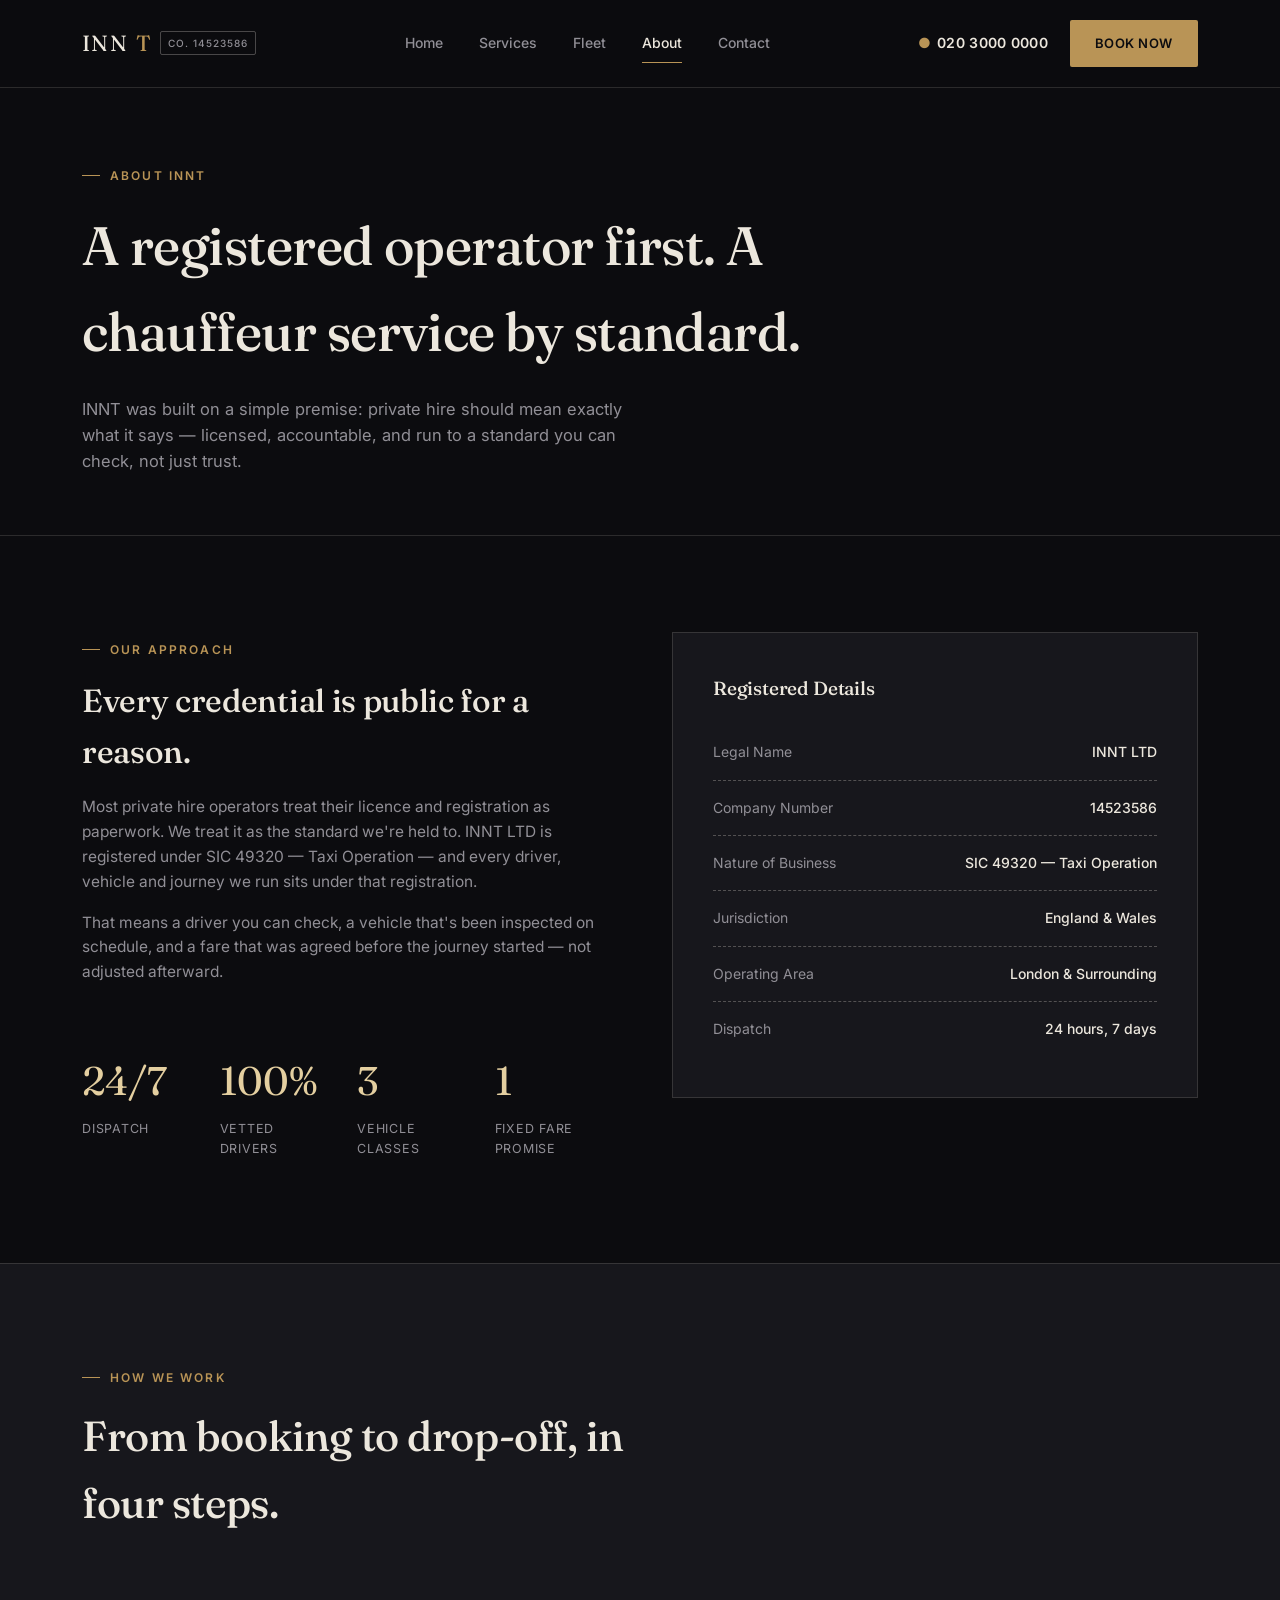
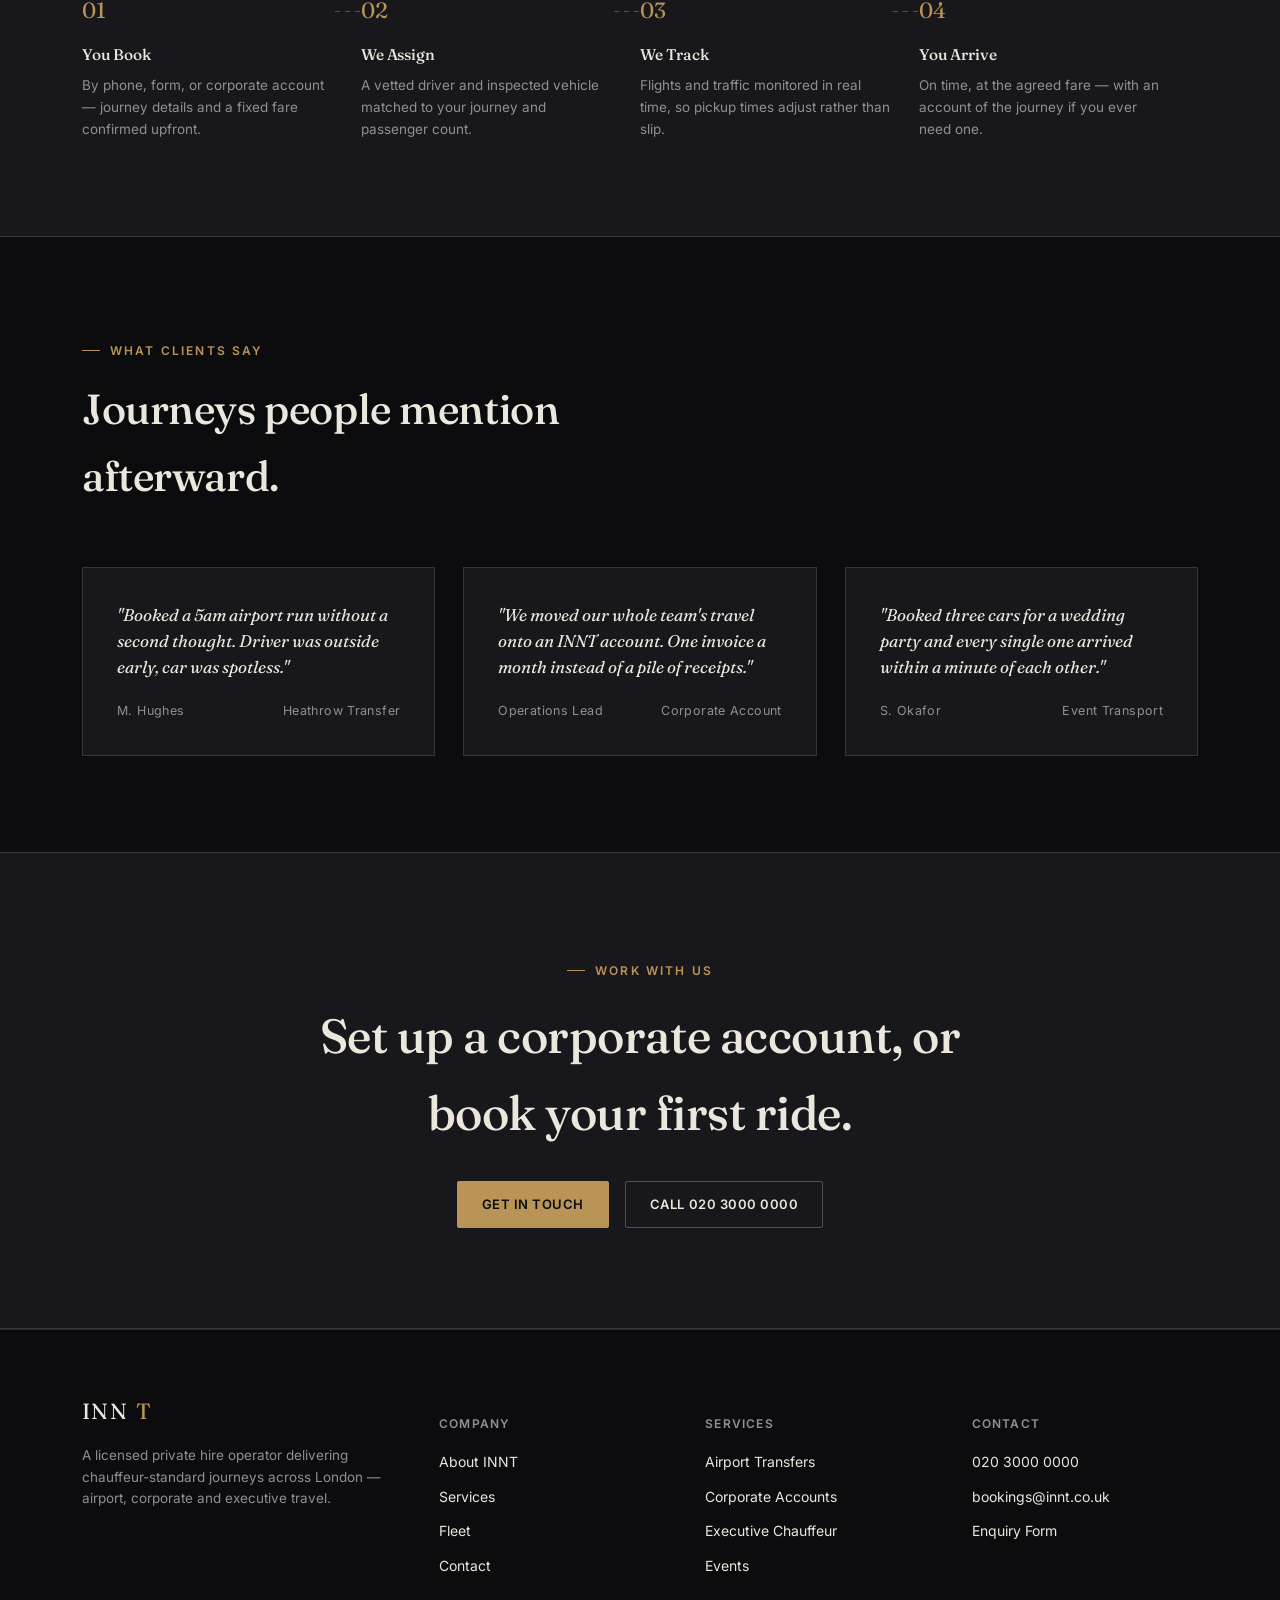
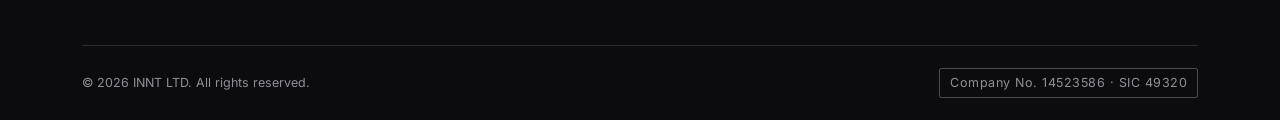
==== about.html @ 0dd6387e "Initial INNT website - 5 pages" ====
<!DOCTYPE html>
<html lang="en">
<head>
<meta charset="UTF-8">
<meta name="viewport" content="width=device-width, initial-scale=1.0">
<title>About — INNT LTD | Licensed Private Hire Operator</title>
<meta name="description" content="INNT LTD is a licensed private hire operator (Company No. 14523586, SIC 49320) built on driver vetting, vehicle standards, and accountability.">
<link rel="stylesheet" href="style.css">
</head>
<body>

<header class="site-header">
  <div class="header-inner">
    <a href="index.html" class="logo">INN<span>T</span> <span class="reg">CO. 14523586</span></a>
    <nav class="main-nav">
      <a href="index.html">Home</a>
      <a href="services.html">Services</a>
      <a href="fleet.html">Fleet</a>
      <a href="about.html" class="active">About</a>
      <a href="contact.html">Contact</a>
    </nav>
    <div class="header-actions">
      <a href="tel:+442030000000" class="tel-link"><span class="dot">●</span>020 3000 0000</a>
      <a href="contact.html" class="btn btn-gold">Book Now</a>
    </div>
    <button class="nav-toggle" aria-label="Menu"><span></span><span></span><span></span></button>
  </div>
</header>

<div class="page-header">
  <div class="container">
    <span class="eyebrow">About INNT</span>
    <h1>A registered operator first. A chauffeur service by standard.</h1>
    <p class="lede">INNT was built on a simple premise: private hire should mean exactly what it says — licensed, accountable, and run to a standard you can check, not just trust.</p>
  </div>
</div>

<section>
  <div class="container">
    <div class="two-col">
      <div>
        <span class="eyebrow">Our Approach</span>
        <h2 style="font-size:32px; margin-top:16px;">Every credential is public for a reason.</h2>
        <p style="margin-top:18px; font-size:15.5px;">Most private hire operators treat their licence and registration as paperwork. We treat it as the standard we're held to. INNT LTD is registered under SIC 49320 — Taxi Operation — and every driver, vehicle and journey we run sits under that registration.</p>
        <p style="margin-top:16px; font-size:15.5px;">That means a driver you can check, a vehicle that's been inspected on schedule, and a fare that was agreed before the journey started — not adjusted afterward.</p>
        <div class="stat-row mt-lg">
          <div class="stat"><span class="n">24/7</span><span class="l">Dispatch</span></div>
          <div class="stat"><span class="n">100%</span><span class="l">Vetted Drivers</span></div>
          <div class="stat"><span class="n">3</span><span class="l">Vehicle Classes</span></div>
          <div class="stat"><span class="n">1</span><span class="l">Fixed Fare Promise</span></div>
        </div>
      </div>
      <div class="credentials">
        <h3 style="margin-bottom:22px; font-size:19px;">Registered Details</h3>
        <div class="cred-row"><span class="k">Legal Name</span><span class="v">INNT LTD</span></div>
        <div class="cred-row"><span class="k">Company Number</span><span class="v">14523586</span></div>
        <div class="cred-row"><span class="k">Nature of Business</span><span class="v">SIC 49320 — Taxi Operation</span></div>
        <div class="cred-row"><span class="k">Jurisdiction</span><span class="v">England &amp; Wales</span></div>
        <div class="cred-row"><span class="k">Operating Area</span><span class="v">London &amp; Surrounding</span></div>
        <div class="cred-row"><span class="k">Dispatch</span><span class="v">24 hours, 7 days</span></div>
      </div>
    </div>
  </div>
</section>

<div class="panel-band">
  <section>
    <div class="container">
      <div class="section-head">
        <span class="eyebrow">How We Work</span>
        <h2>From booking to drop-off, in four steps.</h2>
      </div>
      <div class="step-row">
        <div class="step">
          <span class="num">01</span>
          <h4>You Book</h4>
          <p>By phone, form, or corporate account — journey details and a fixed fare confirmed upfront.</p>
        </div>
        <div class="step">
          <span class="num">02</span>
          <h4>We Assign</h4>
          <p>A vetted driver and inspected vehicle matched to your journey and passenger count.</p>
        </div>
        <div class="step">
          <span class="num">03</span>
          <h4>We Track</h4>
          <p>Flights and traffic monitored in real time, so pickup times adjust rather than slip.</p>
        </div>
        <div class="step">
          <span class="num">04</span>
          <h4>You Arrive</h4>
          <p>On time, at the agreed fare — with an account of the journey if you ever need one.</p>
        </div>
      </div>
    </div>
  </section>
</div>

<section>
  <div class="container">
    <div class="section-head">
      <span class="eyebrow">What Clients Say</span>
      <h2>Journeys people mention afterward.</h2>
    </div>
    <div class="grid-3">
      <div class="testi-card">
        <p class="quote">"Booked a 5am airport run without a second thought. Driver was outside early, car was spotless."</p>
        <div class="testi-attr"><span>M. Hughes</span><span>Heathrow Transfer</span></div>
      </div>
      <div class="testi-card">
        <p class="quote">"We moved our whole team's travel onto an INNT account. One invoice a month instead of a pile of receipts."</p>
        <div class="testi-attr"><span>Operations Lead</span><span>Corporate Account</span></div>
      </div>
      <div class="testi-card">
        <p class="quote">"Booked three cars for a wedding party and every single one arrived within a minute of each other."</p>
        <div class="testi-attr"><span>S. Okafor</span><span>Event Transport</span></div>
      </div>
    </div>
  </div>
</section>

<div class="cta-band panel-band">
  <div class="container">
    <span class="eyebrow center" style="justify-content:center;">Work With Us</span>
    <h2>Set up a corporate account, or book your first ride.</h2>
    <div class="btn-row">
      <a href="contact.html" class="btn btn-gold">Get In Touch</a>
      <a href="tel:+442030000000" class="btn btn-outline">Call 020 3000 0000</a>
    </div>
  </div>
</div>

<footer>
  <div class="container">
    <div class="footer-grid">
      <div class="footer-brand">
        <div class="logo">INN<span>T</span></div>
        <p>A licensed private hire operator delivering chauffeur-standard journeys across London — airport, corporate and executive travel.</p>
      </div>
      <div class="footer-col">
        <h5>Company</h5>
        <a href="about.html">About INNT</a>
        <a href="services.html">Services</a>
        <a href="fleet.html">Fleet</a>
        <a href="contact.html">Contact</a>
      </div>
      <div class="footer-col">
        <h5>Services</h5>
        <a href="services.html">Airport Transfers</a>
        <a href="services.html">Corporate Accounts</a>
        <a href="services.html">Executive Chauffeur</a>
        <a href="services.html">Events</a>
      </div>
      <div class="footer-col">
        <h5>Contact</h5>
        <a href="tel:+442030000000">020 3000 0000</a>
        <a href="mailto:bookings@innt.co.uk">bookings@innt.co.uk</a>
        <a href="contact.html">Enquiry Form</a>
      </div>
    </div>
    <div class="footer-legal">
      <span>© 2026 INNT LTD. All rights reserved.</span>
      <span class="badge">Company No. 14523586 · SIC 49320</span>
    </div>
  </div>
</footer>

<script src="nav.js"></script>
</body>
</html>
---- style.css ----
/* ============================================================
   INNT — Private Hire & Chauffeur Services
   Design system: "The Manifest" — a licensed operator's polish,
   dressed in private-chauffeur restraint. Every credential
   (reg. number, licence, SIC code) is treated as a design
   element, not fine print.
   ============================================================ */

@import url('https://fonts.googleapis.com/css2?family=Fraunces:opsz,wght@9..144,400;9..144,500;9..144,600&family=Inter:wght@400;500;600;700&display=swap');

:root {
  --ink: #0c0c0f;
  --panel: #17171c;
  --panel-2: #1e1e25;
  --gold: #b99456;
  --gold-light: #e4cfa0;
  --paper: #ece7dd;
  --mute: #918f96;
  --line: rgba(236, 231, 221, 0.14);
  --line-strong: rgba(236, 231, 221, 0.28);

  --serif: 'Fraunces', Georgia, serif;
  --sans: 'Inter', -apple-system, BlinkMacSystemFont, sans-serif;
}

* { box-sizing: border-box; }
html { scroll-behavior: smooth; }

body {
  margin: 0;
  background: var(--ink);
  color: var(--paper);
  font-family: var(--sans);
  font-size: 16px;
  line-height: 1.6;
  -webkit-font-smoothing: antialiased;
}

img { max-width: 100%; display: block; }
a { color: inherit; text-decoration: none; }

h1, h2, h3, h4 {
  font-family: var(--serif);
  font-weight: 500;
  margin: 0;
  letter-spacing: -0.01em;
  color: var(--paper);
}

p { margin: 0; color: var(--mute); }

.container {
  max-width: 1180px;
  margin: 0 auto;
  padding: 0 32px;
}

.eyebrow {
  font-family: var(--sans);
  font-size: 12px;
  font-weight: 600;
  letter-spacing: 0.18em;
  text-transform: uppercase;
  color: var(--gold);
  display: inline-flex;
  align-items: center;
  gap: 10px;
}
.eyebrow::before {
  content: '';
  width: 18px;
  height: 1px;
  background: var(--gold);
  display: inline-block;
}

/* ---------- Header ---------- */
.site-header {
  position: sticky;
  top: 0;
  z-index: 100;
  background: rgba(12, 12, 15, 0.9);
  backdrop-filter: blur(10px);
  border-bottom: 1px solid var(--line);
}
.header-inner {
  display: flex;
  align-items: center;
  justify-content: space-between;
  padding: 20px 32px;
  max-width: 1180px;
  margin: 0 auto;
}
.logo {
  font-family: var(--serif);
  font-size: 22px;
  letter-spacing: 0.06em;
  color: var(--paper);
  display: flex;
  align-items: baseline;
  gap: 8px;
}
.logo span {
  color: var(--gold);
}
.logo .reg {
  font-family: var(--sans);
  font-size: 10px;
  letter-spacing: 0.1em;
  color: var(--mute);
  font-weight: 500;
  align-self: center;
  border: 1px solid var(--line-strong);
  padding: 3px 7px;
  border-radius: 2px;
}
nav.main-nav {
  display: flex;
  gap: 36px;
}
nav.main-nav a {
  font-size: 14px;
  font-weight: 500;
  color: var(--mute);
  position: relative;
  padding: 4px 0;
  transition: color 0.2s;
}
nav.main-nav a:hover,
nav.main-nav a.active {
  color: var(--paper);
}
nav.main-nav a.active::after {
  content: '';
  position: absolute;
  bottom: -4px;
  left: 0;
  width: 100%;
  height: 1px;
  background: var(--gold);
}
.header-actions {
  display: flex;
  align-items: center;
  gap: 22px;
}
.tel-link {
  font-size: 14px;
  font-weight: 600;
  color: var(--paper);
  letter-spacing: 0.02em;
}
.tel-link .dot {
  color: var(--gold);
  margin-right: 6px;
}
.btn {
  display: inline-flex;
  align-items: center;
  justify-content: center;
  gap: 8px;
  padding: 12px 24px;
  font-family: var(--sans);
  font-size: 13px;
  font-weight: 600;
  letter-spacing: 0.04em;
  text-transform: uppercase;
  border-radius: 2px;
  cursor: pointer;
  border: 1px solid transparent;
  transition: all 0.2s ease;
}
.btn-gold {
  background: var(--gold);
  color: var(--ink);
}
.btn-gold:hover { background: var(--gold-light); }
.btn-outline {
  border-color: var(--line-strong);
  color: var(--paper);
}
.btn-outline:hover { border-color: var(--gold); color: var(--gold-light); }

.nav-toggle {
  display: none;
  flex-direction: column;
  gap: 5px;
  background: none;
  border: none;
  cursor: pointer;
  padding: 4px;
}
.nav-toggle span {
  width: 22px;
  height: 1px;
  background: var(--paper);
}

/* ---------- Manifest strip (signature element) ----------
   A horizontal credentials strip styled like a trip
   docket / waybill — the legal identity of the company
   presented as an object, not a disclaimer. */
.manifest {
  border-top: 1px solid var(--line);
  border-bottom: 1px solid var(--line);
  background: var(--panel);
  overflow: hidden;
}
.manifest-track {
  display: flex;
  gap: 0;
}
.manifest-item {
  flex: 1;
  display: flex;
  align-items: center;
  gap: 12px;
  padding: 16px 28px;
  border-right: 1px dashed var(--line-strong);
  white-space: nowrap;
}
.manifest-item:last-child { border-right: none; }
.manifest-item .num {
  font-family: var(--serif);
  color: var(--gold);
  font-size: 15px;
}
.manifest-item .label {
  font-size: 11px;
  letter-spacing: 0.12em;
  text-transform: uppercase;
  color: var(--mute);
}
.manifest-item .val {
  font-size: 13px;
  color: var(--paper);
  font-weight: 500;
}

/* ---------- Hero ---------- */
.hero {
  position: relative;
  padding: 120px 0 90px;
  border-bottom: 1px solid var(--line);
}
.hero-grid {
  display: grid;
  grid-template-columns: 1.1fr 0.9fr;
  gap: 60px;
  align-items: end;
}
.hero h1 {
  font-size: clamp(40px, 5vw, 64px);
  line-height: 1.05;
  margin: 20px 0 26px;
}
.hero h1 em {
  font-style: italic;
  color: var(--gold-light);
}
.hero .lede {
  font-size: 17px;
  max-width: 460px;
  margin-bottom: 34px;
}
.hero-actions {
  display: flex;
  gap: 16px;
}
.hero-side {
  border-left: 1px solid var(--line);
  padding-left: 40px;
}
.hero-side .quote {
  font-family: var(--serif);
  font-style: italic;
  font-size: 19px;
  color: var(--paper);
  line-height: 1.5;
}
.hero-side .quote-attr {
  margin-top: 16px;
  font-size: 12px;
  letter-spacing: 0.08em;
  text-transform: uppercase;
  color: var(--gold);
}

/* ---------- Route divider (journey motif) ---------- */
.route-divider {
  display: flex;
  align-items: center;
  gap: 14px;
  color: var(--line-strong);
  margin: 0 0 40px;
}
.route-divider .pin {
  width: 7px; height: 7px;
  border-radius: 50%;
  background: var(--gold);
  flex-shrink: 0;
}
.route-divider .dashes {
  flex: 1;
  height: 1px;
  background-image: linear-gradient(to right, var(--line-strong) 0 6px, transparent 6px 12px);
  background-size: 12px 1px;
}
.route-divider .pin.end { background: var(--mute); }

/* ---------- Sections ---------- */
section { padding: 96px 0; }
.section-head {
  max-width: 620px;
  margin-bottom: 56px;
}
.section-head h2 {
  font-size: clamp(30px, 3.4vw, 42px);
  margin-top: 16px;
}
.section-tight .section-head { margin-bottom: 40px; }

.grid-3 {
  display: grid;
  grid-template-columns: repeat(3, 1fr);
  gap: 28px;
}
.grid-2 {
  display: grid;
  grid-template-columns: repeat(2, 1fr);
  gap: 28px;
}
.grid-4 {
  display: grid;
  grid-template-columns: repeat(4, 1fr);
  gap: 24px;
}

.card {
  background: var(--panel);
  border: 1px solid var(--line);
  padding: 36px 30px;
  border-radius: 3px;
  transition: border-color 0.25s, transform 0.25s;
}
.card:hover { border-color: var(--line-strong); transform: translateY(-3px); }
.card .index {
  font-family: var(--serif);
  color: var(--gold);
  font-size: 14px;
  margin-bottom: 18px;
  display: block;
}
.card h3 {
  font-size: 20px;
  margin-bottom: 12px;
}
.card p { font-size: 14.5px; }
.card a.card-link {
  display: inline-block;
  margin-top: 20px;
  font-size: 13px;
  font-weight: 600;
  color: var(--gold-light);
  letter-spacing: 0.02em;
}

.feature {
  display: flex;
  gap: 16px;
  padding: 26px 0;
  border-top: 1px solid var(--line);
}
.feature:last-child { border-bottom: 1px solid var(--line); }
.feature .num {
  font-family: var(--serif);
  color: var(--gold);
  font-size: 15px;
  min-width: 32px;
}
.feature h4 { font-size: 16px; margin-bottom: 6px; }
.feature p { font-size: 14px; }

.panel-band {
  background: var(--panel);
  border-top: 1px solid var(--line);
  border-bottom: 1px solid var(--line);
}

.stat-row {
  display: grid;
  grid-template-columns: repeat(4, 1fr);
  gap: 24px;
}
.stat {
  text-align: left;
  padding: 8px 0;
}
.stat .n {
  font-family: var(--serif);
  font-size: 40px;
  color: var(--gold-light);
  display: block;
}
.stat .l {
  font-size: 12.5px;
  letter-spacing: 0.06em;
  text-transform: uppercase;
  color: var(--mute);
  margin-top: 6px;
  display: block;
}

.list-check {
  list-style: none;
  padding: 0;
  margin: 20px 0 0;
  display: grid;
  gap: 12px;
}
.list-check li {
  display: flex;
  gap: 12px;
  font-size: 14.5px;
  color: var(--paper);
}
.list-check li::before {
  content: '';
  width: 5px; height: 5px;
  border-radius: 50%;
  background: var(--gold);
  margin-top: 8px;
  flex-shrink: 0;
}

/* CTA band */
.cta-band {
  text-align: center;
  padding: 100px 0;
}
.cta-band h2 {
  font-size: clamp(32px, 4vw, 48px);
  max-width: 700px;
  margin: 18px auto 30px;
}
.cta-band .btn-row {
  display: flex;
  gap: 16px;
  justify-content: center;
}

/* Forms */
.form-panel {
  background: var(--panel);
  border: 1px solid var(--line);
  padding: 44px;
  border-radius: 3px;
}
.form-row {
  display: grid;
  grid-template-columns: 1fr 1fr;
  gap: 20px;
  margin-bottom: 20px;
}
.form-field { margin-bottom: 20px; }
.form-field label {
  display: block;
  font-size: 12px;
  letter-spacing: 0.08em;
  text-transform: uppercase;
  color: var(--mute);
  margin-bottom: 8px;
}
.form-field input,
.form-field select,
.form-field textarea {
  width: 100%;
  background: var(--ink);
  border: 1px solid var(--line-strong);
  color: var(--paper);
  padding: 13px 14px;
  font-family: var(--sans);
  font-size: 14px;
  border-radius: 2px;
}
.form-field textarea { resize: vertical; min-height: 100px; }
.form-field input:focus,
.form-field select:focus,
.form-field textarea:focus {
  outline: none;
  border-color: var(--gold);
}

/* Footer */
footer {
  border-top: 1px solid var(--line);
  padding: 64px 0 0;
}
.footer-grid {
  display: grid;
  grid-template-columns: 1.4fr 1fr 1fr 1fr;
  gap: 40px;
  padding-bottom: 56px;
}
.footer-brand .logo { margin-bottom: 16px; }
.footer-brand p { font-size: 13.5px; max-width: 300px; }
.footer-col h5 {
  font-size: 12px;
  letter-spacing: 0.1em;
  text-transform: uppercase;
  color: var(--mute);
  margin-bottom: 18px;
  font-family: var(--sans);
  font-weight: 600;
}
.footer-col a {
  display: block;
  font-size: 14px;
  color: var(--paper);
  margin-bottom: 12px;
  transition: color 0.2s;
}
.footer-col a:hover { color: var(--gold-light); }
.footer-legal {
  border-top: 1px solid var(--line);
  padding: 22px 0;
  display: flex;
  justify-content: space-between;
  align-items: center;
  font-size: 12.5px;
  color: var(--mute);
}
.footer-legal .badge {
  border: 1px solid var(--line-strong);
  padding: 4px 10px;
  border-radius: 2px;
  letter-spacing: 0.04em;
}

/* Page header (interior pages) */
.page-header {
  padding: 70px 0 60px;
  border-bottom: 1px solid var(--line);
}
.page-header h1 {
  font-size: clamp(36px, 4.6vw, 54px);
  margin-top: 18px;
  max-width: 720px;
}
.page-header .lede {
  margin-top: 20px;
  max-width: 560px;
  font-size: 16.5px;
}

.two-col {
  display: grid;
  grid-template-columns: 1fr 1fr;
  gap: 64px;
  align-items: start;
}

.tag-row { display: flex; gap: 10px; flex-wrap: wrap; margin-top: 22px; }
.tag {
  font-size: 12px;
  letter-spacing: 0.05em;
  text-transform: uppercase;
  border: 1px solid var(--line-strong);
  color: var(--mute);
  padding: 6px 12px;
  border-radius: 2px;
}

/* Fleet cards */
.fleet-card {
  background: var(--panel);
  border: 1px solid var(--line);
  overflow: hidden;
}
.fleet-media {
  height: 190px;
  background: linear-gradient(135deg, var(--panel-2), var(--ink));
  display: flex;
  align-items: center;
  justify-content: center;
  border-bottom: 1px solid var(--line);
  position: relative;
}
.fleet-media .plate {
  font-family: var(--sans);
  font-weight: 700;
  letter-spacing: 0.12em;
  color: var(--mute);
  border: 1px solid var(--line-strong);
  padding: 6px 14px;
  border-radius: 2px;
  font-size: 13px;
}
.fleet-body { padding: 28px; }
.fleet-specs {
  display: flex;
  gap: 22px;
  margin-top: 18px;
  padding-top: 18px;
  border-top: 1px solid var(--line);
}
.fleet-specs div { font-size: 12.5px; color: var(--mute); }
.fleet-specs strong { display: block; color: var(--paper); font-size: 15px; font-family: var(--serif); font-weight: 500; }

/* Process steps */
.step-row {
  display: grid;
  grid-template-columns: repeat(4, 1fr);
  gap: 0;
}
.step {
  padding: 0 26px 0 0;
  position: relative;
}
.step:not(:last-child)::after {
  content: '';
  position: absolute;
  top: 18px;
  right: 0;
  width: 26px;
  height: 1px;
  background-image: linear-gradient(to right, var(--line-strong) 0 5px, transparent 5px 10px);
  background-size: 10px 1px;
}
.step .num {
  font-family: var(--serif);
  color: var(--gold);
  font-size: 22px;
  display: block;
  margin-bottom: 14px;
}
.step h4 { font-size: 15.5px; margin-bottom: 8px; }
.step p { font-size: 13.5px; }

/* Testimonials */
.testi-card {
  background: var(--panel);
  border: 1px solid var(--line);
  padding: 34px;
}
.testi-card .quote {
  font-family: var(--serif);
  font-style: italic;
  font-size: 17px;
  color: var(--paper);
  line-height: 1.55;
}
.testi-attr {
  margin-top: 20px;
  display: flex;
  justify-content: space-between;
  font-size: 12.5px;
  color: var(--mute);
  letter-spacing: 0.03em;
}

/* Credentials panel (About) */
.credentials {
  background: var(--panel);
  border: 1px solid var(--line);
  padding: 40px;
}
.cred-row {
  display: flex;
  justify-content: space-between;
  padding: 16px 0;
  border-bottom: 1px dashed var(--line-strong);
  font-size: 14px;
}
.cred-row:last-child { border-bottom: none; }
.cred-row .k { color: var(--mute); }
.cred-row .v { color: var(--paper); font-weight: 500; }

/* Utility */
.mt-lg { margin-top: 56px; }
.center { text-align: center; margin-left: auto; margin-right: auto; }

/* ---------- Responsive ---------- */
@media (max-width: 900px) {
  .hero-grid, .two-col { grid-template-columns: 1fr; }
  .hero-side { border-left: none; border-top: 1px solid var(--line); padding-left: 0; padding-top: 30px; }
  .grid-3, .grid-4, .grid-2 { grid-template-columns: 1fr 1fr; }
  .footer-grid { grid-template-columns: 1fr 1fr; }
  .stat-row { grid-template-columns: 1fr 1fr; }
  .step-row { grid-template-columns: 1fr 1fr; gap: 30px; }
  .step:not(:last-child)::after { display: none; }
  .manifest-item { padding: 14px 18px; }
}
@media (max-width: 640px) {
  nav.main-nav, .header-actions .tel-link { display: none; }
  .nav-toggle { display: flex; }
  .grid-3, .grid-4, .grid-2, .footer-grid, .stat-row, .step-row, .form-row { grid-template-columns: 1fr; }
  .manifest-track { flex-direction: column; }
  .manifest-item { border-right: none; border-bottom: 1px dashed var(--line-strong); }
  .container { padding: 0 20px; }
  .hero { padding: 90px 0 60px; }
  section { padding: 64px 0; }
}
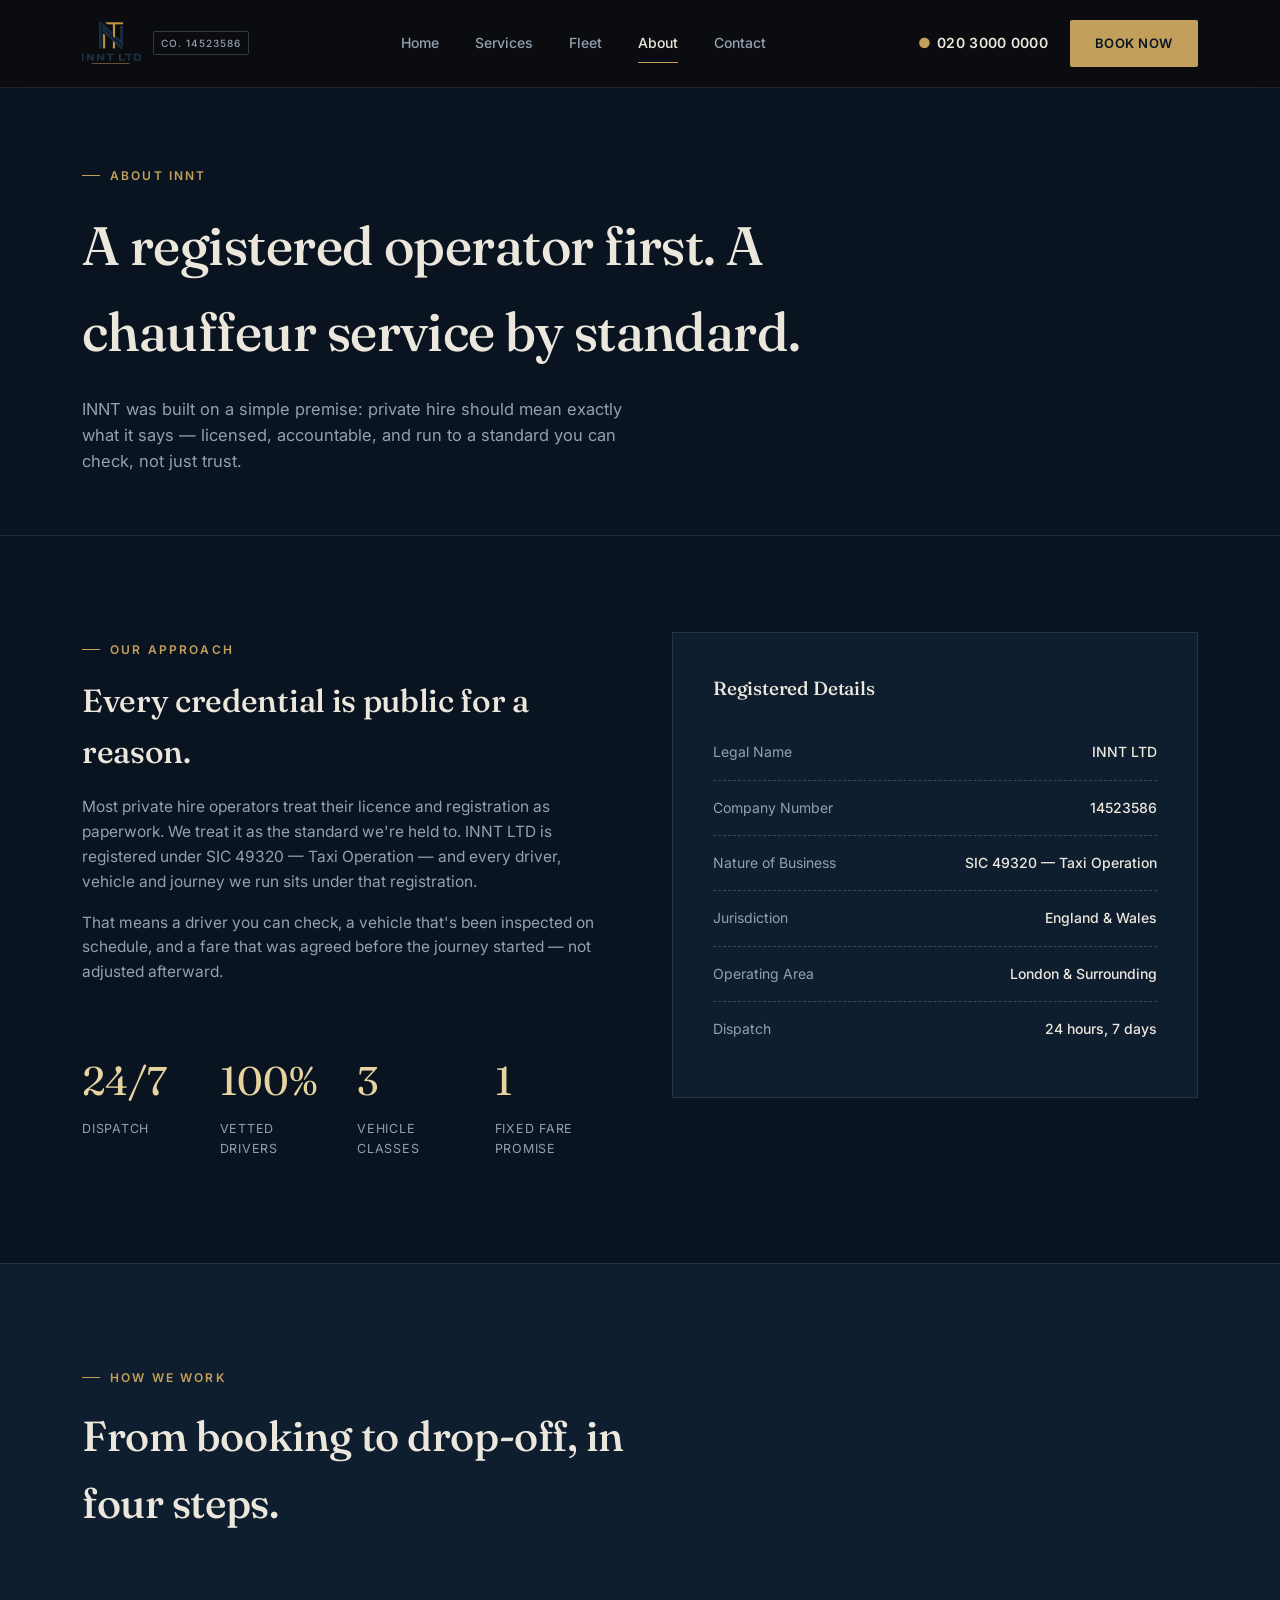
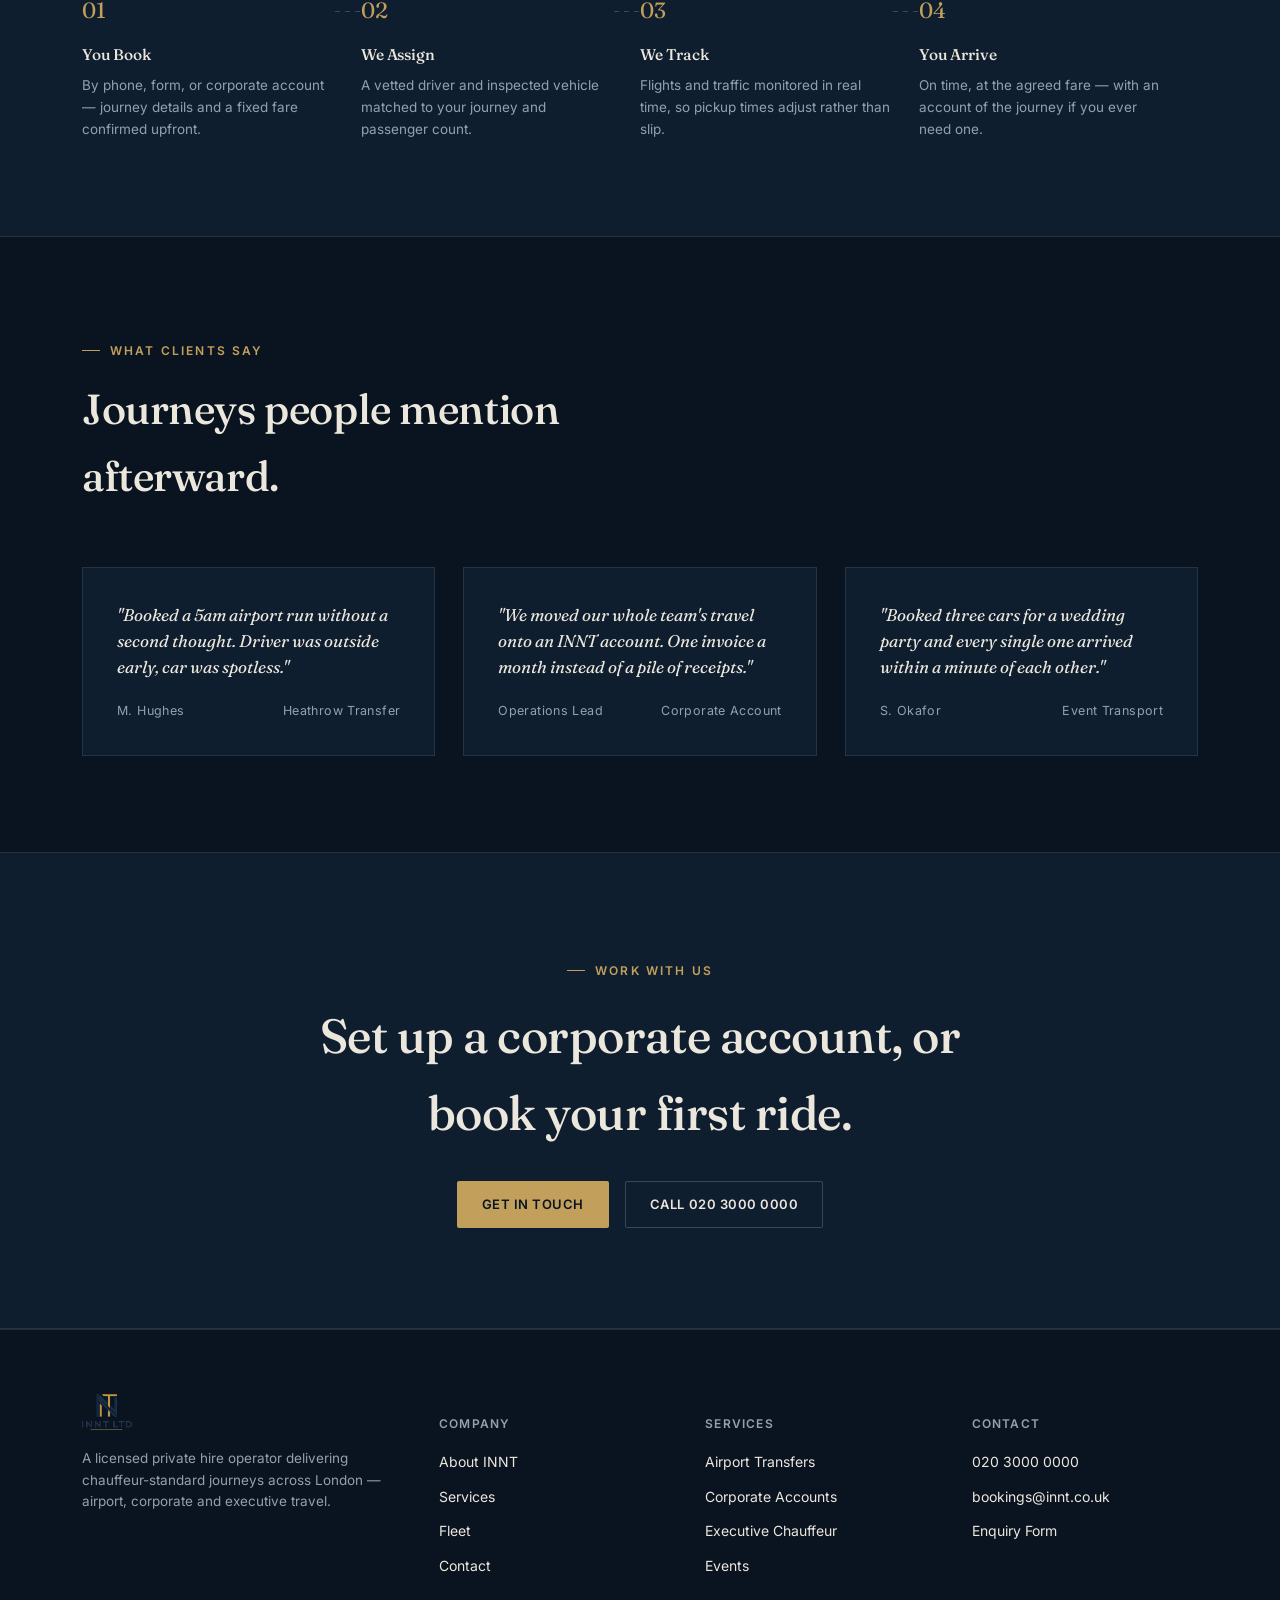
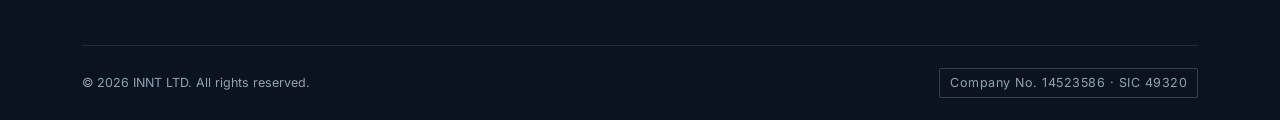
==== commit 9d44dff6: "Add real INNT logo, update color scheme to match brand (navy + gold)" ====
--- a/about.html
+++ b/about.html
@@ -11,7 +11,7 @@
 
 <header class="site-header">
   <div class="header-inner">
-    <a href="index.html" class="logo">INN<span>T</span> <span class="reg">CO. 14523586</span></a>
+    <a href="index.html" class="logo"><img src="assets/logo-header.png" alt="INNT LTD - Chauffeur International" class="logo-img"><span class="reg">CO. 14523586</span></a>
     <nav class="main-nav">
       <a href="index.html">Home</a>
       <a href="services.html">Services</a>
@@ -134,7 +134,7 @@
   <div class="container">
     <div class="footer-grid">
       <div class="footer-brand">
-        <div class="logo">INN<span>T</span></div>
+        <img src="assets/logo-header.png" alt="INNT LTD" class="logo-img footer-logo-img">
         <p>A licensed private hire operator delivering chauffeur-standard journeys across London — airport, corporate and executive travel.</p>
       </div>
       <div class="footer-col">
--- a/style.css
+++ b/style.css
@@ -9,15 +9,16 @@
 @import url('https://fonts.googleapis.com/css2?family=Fraunces:opsz,wght@9..144,400;9..144,500;9..144,600&family=Inter:wght@400;500;600;700&display=swap');
 
 :root {
-  --ink: #0c0c0f;
-  --panel: #17171c;
-  --panel-2: #1e1e25;
-  --gold: #b99456;
-  --gold-light: #e4cfa0;
+  --ink: #0a1420;
+  --panel: #0f1e2f;
+  --panel-2: #152840;
+  --navy: #132d48;
+  --gold: #c2a05c;
+  --gold-light: #e6d3a0;
   --paper: #ece7dd;
-  --mute: #918f96;
-  --line: rgba(236, 231, 221, 0.14);
-  --line-strong: rgba(236, 231, 221, 0.28);
+  --mute: #93a0b0;
+  --line: rgba(160, 180, 205, 0.14);
+  --line-strong: rgba(160, 180, 205, 0.28);
 
   --serif: 'Fraunces', Georgia, serif;
   --sans: 'Inter', -apple-system, BlinkMacSystemFont, sans-serif;
@@ -97,8 +98,17 @@
   letter-spacing: 0.06em;
   color: var(--paper);
   display: flex;
-  align-items: baseline;
-  gap: 8px;
+  align-items: center;
+  gap: 12px;
+}
+.logo-img {
+  height: 42px;
+  width: auto;
+  display: block;
+}
+.footer-logo-img {
+  height: 36px;
+  margin-bottom: 18px;
 }
 .logo span {
   color: var(--gold);
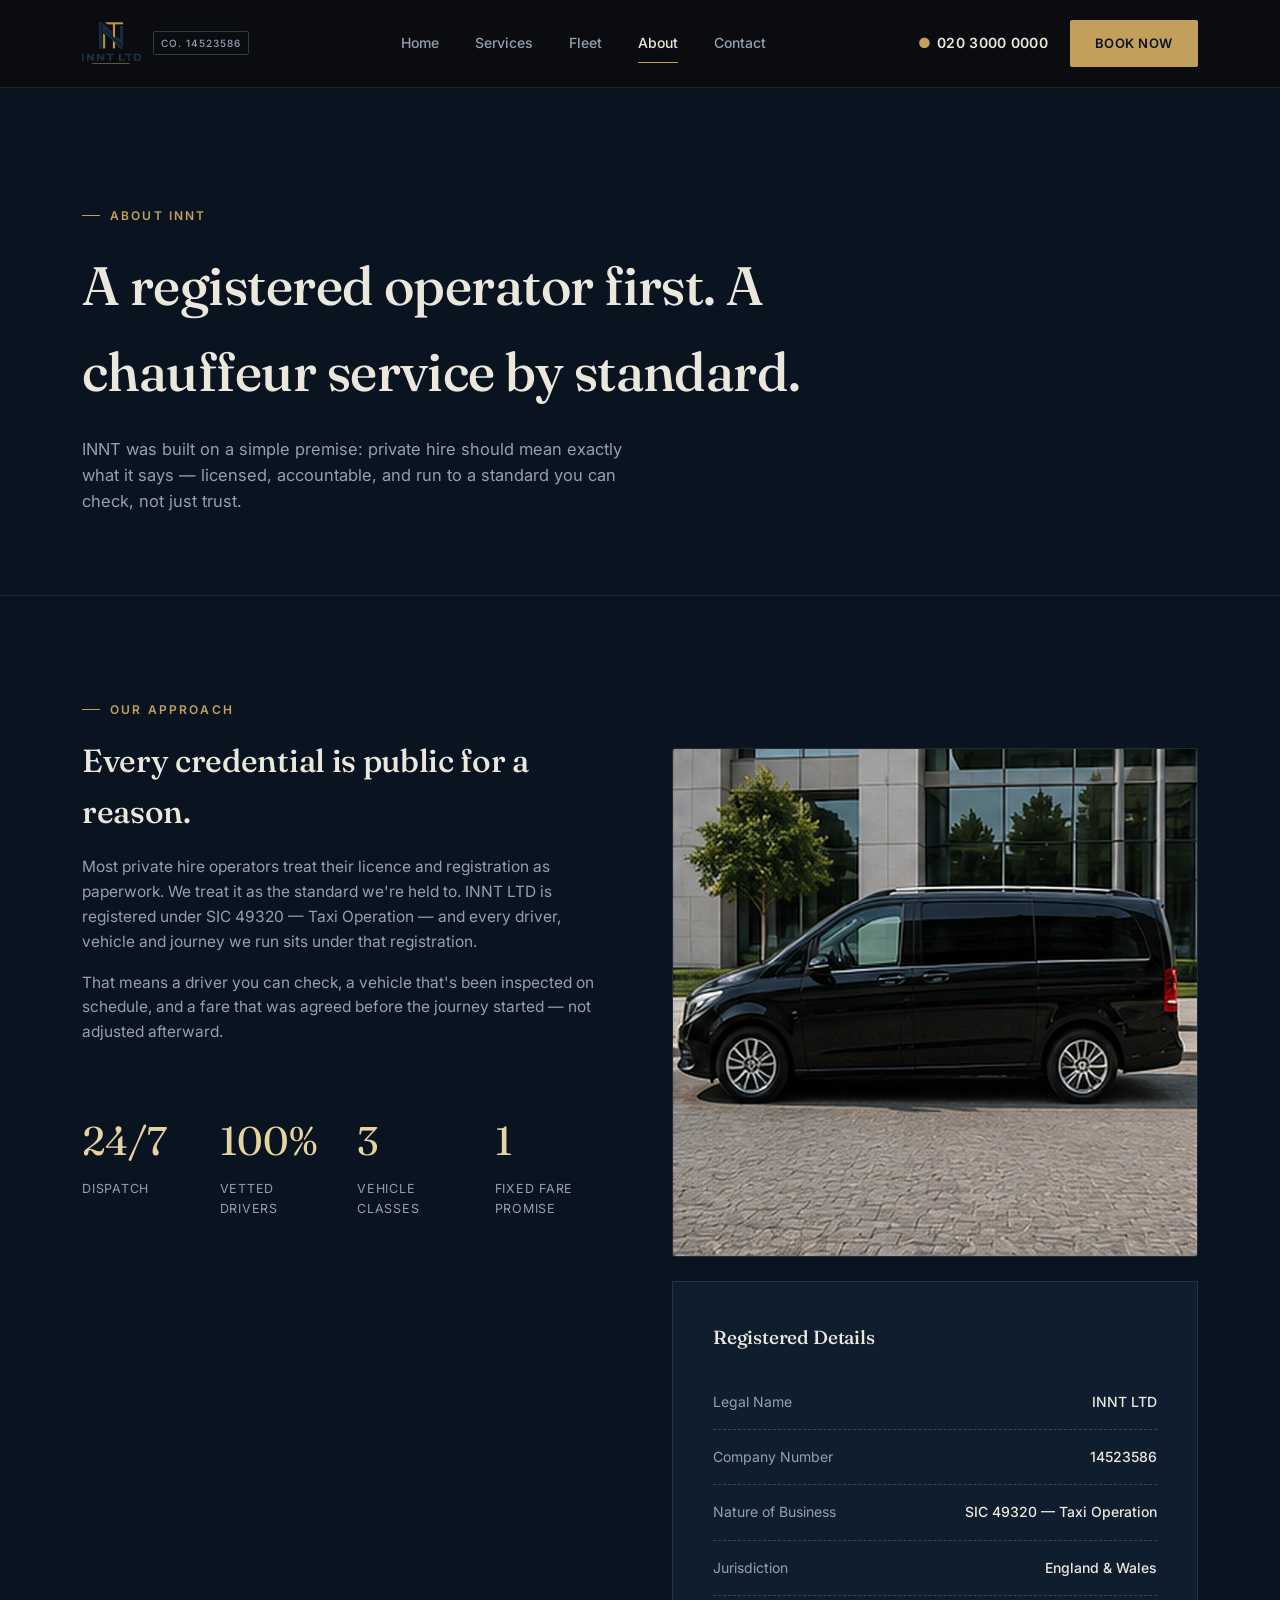
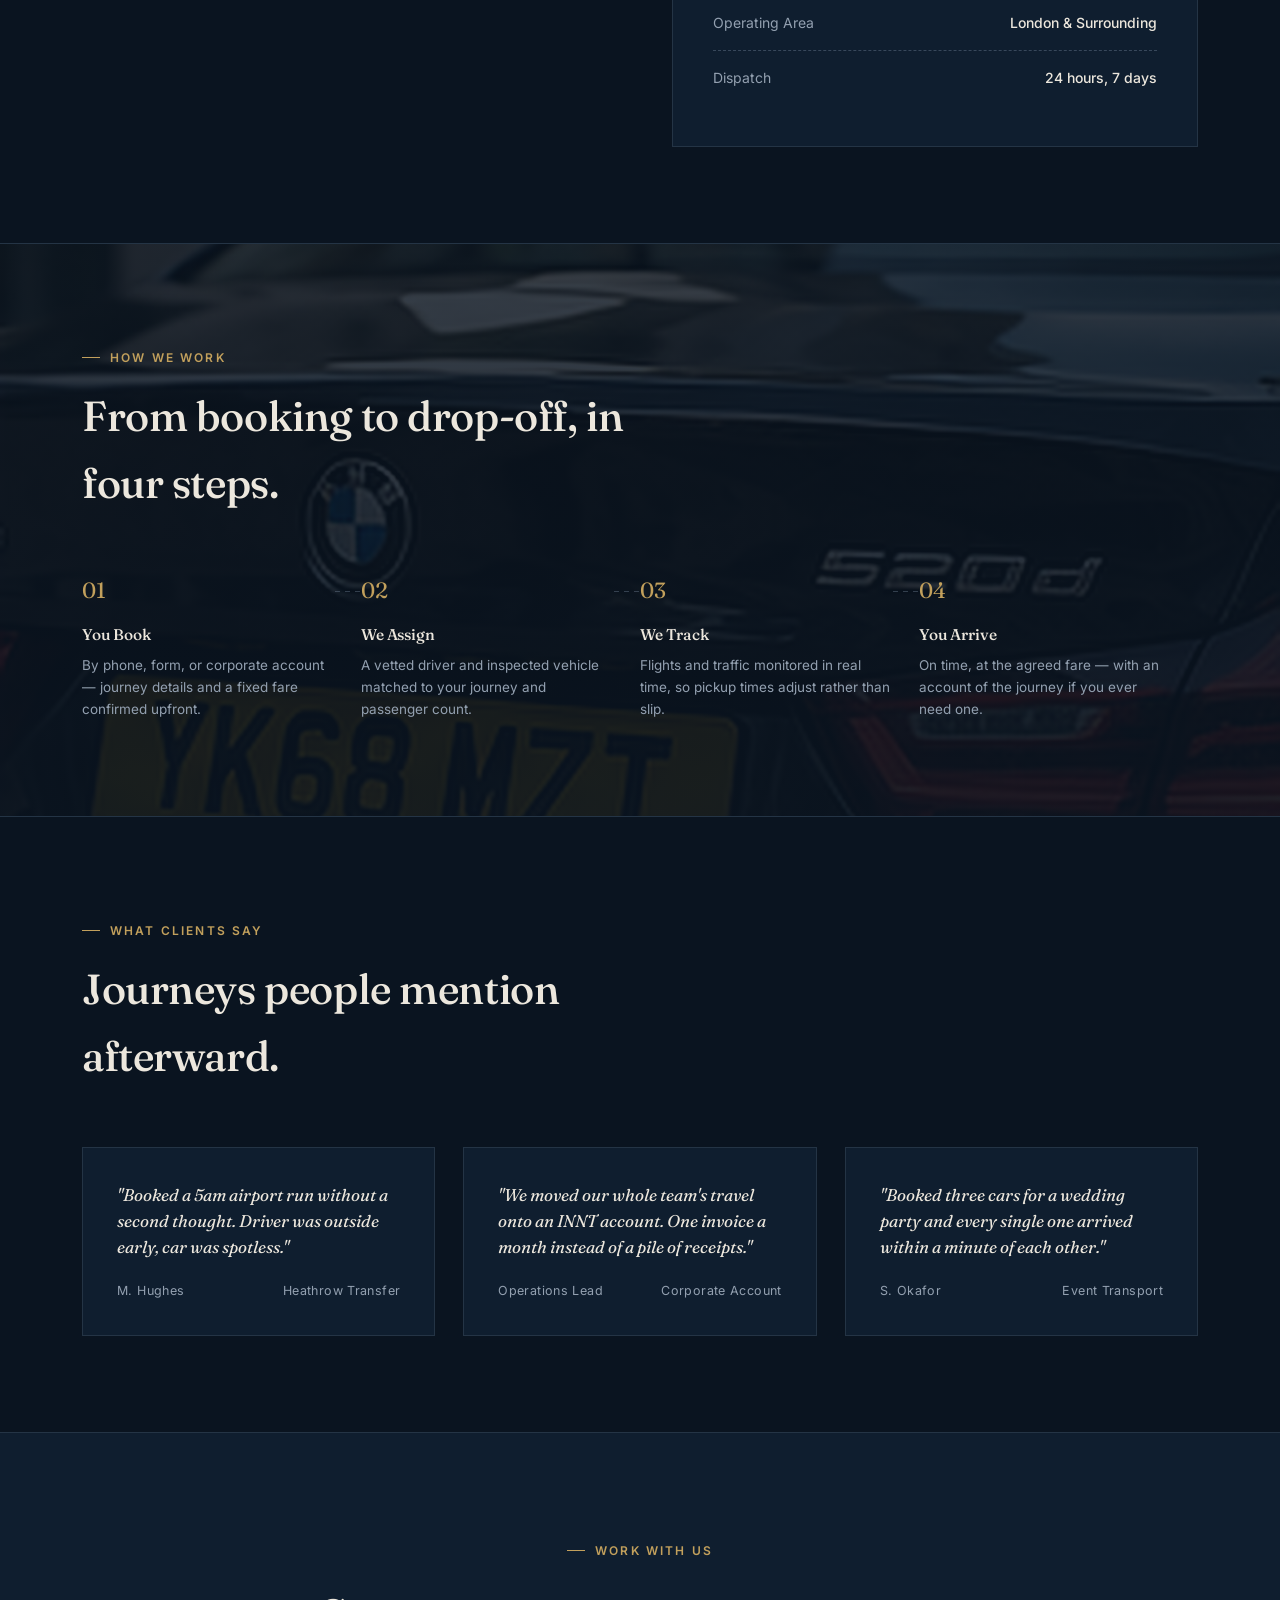
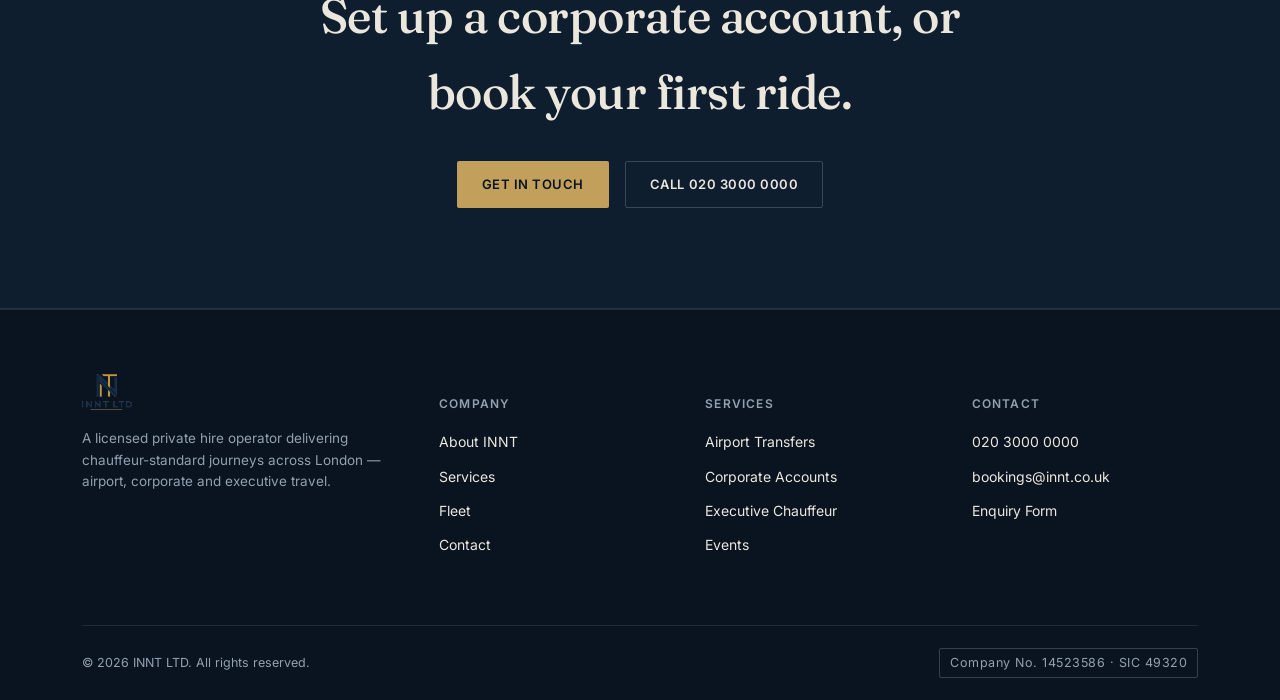
==== commit fe26e9a4: "Add fleet photos across Services, Fleet, About and Contact pages for visual consistency with homepag" ====
--- a/about.html
+++ b/about.html
@@ -27,7 +27,13 @@
   </div>
 </header>
 
-<div class="page-header">
+<div class="page-header hero-photo">
+  <div class="hero-slides">
+    <div class="slide" style="background-image:url('assets/fleet/mpv/mpv-hero.png')"></div>
+    <div class="slide" style="background-image:url('assets/fleet/executive/executive-hero.png')"></div>
+    <div class="slide" style="background-image:url('assets/fleet/saloon/saloon-hero.png')"></div>
+  </div>
+  <div class="hero-overlay"></div>
   <div class="container">
     <span class="eyebrow">About INNT</span>
     <h1>A registered operator first. A chauffeur service by standard.</h1>
@@ -50,6 +56,10 @@
           <div class="stat"><span class="n">1</span><span class="l">Fixed Fare Promise</span></div>
         </div>
       </div>
+      <div>
+      <div class="why-image mt-lg" style="min-height:0; margin-bottom:24px;">
+        <img src="assets/fleet/mpv/mpv-side.png" alt="INNT fleet vehicle" style="min-height:220px;">
+      </div>
       <div class="credentials">
         <h3 style="margin-bottom:22px; font-size:19px;">Registered Details</h3>
         <div class="cred-row"><span class="k">Legal Name</span><span class="v">INNT LTD</span></div>
@@ -59,11 +69,14 @@
         <div class="cred-row"><span class="k">Operating Area</span><span class="v">London &amp; Surrounding</span></div>
         <div class="cred-row"><span class="k">Dispatch</span><span class="v">24 hours, 7 days</span></div>
       </div>
+      </div>
     </div>
   </div>
 </section>
 
-<div class="panel-band">
+<div class="panel-band cta-photo">
+  <div class="cta-bg" style="background-image:url('assets/fleet/saloon/saloon-detail.png')"></div>
+  <div class="cta-overlay"></div>
   <section>
     <div class="container">
       <div class="section-head">
--- a/style.css
+++ b/style.css
@@ -296,6 +296,84 @@
   color: var(--gold);
 }
 
+/* ---------- Hero photo slideshow ---------- */
+.hero-photo { overflow: hidden; }
+.hero-slides {
+  position: absolute;
+  inset: 0;
+  z-index: 0;
+}
+.hero-slides .slide {
+  position: absolute;
+  inset: 0;
+  background-size: cover;
+  background-position: center 35%;
+  opacity: 0;
+  animation: heroFade 12s infinite;
+}
+.hero-slides .slide:nth-child(1) { animation-delay: 0s; }
+.hero-slides .slide:nth-child(2) { animation-delay: 4s; }
+.hero-slides .slide:nth-child(3) { animation-delay: 8s; }
+@keyframes heroFade {
+  0%   { opacity: 0; }
+  6%   { opacity: 1; }
+  30%  { opacity: 1; }
+  38%  { opacity: 0; }
+  100% { opacity: 0; }
+}
+.hero-overlay {
+  position: absolute;
+  inset: 0;
+  z-index: 1;
+  background: linear-gradient(to bottom, rgba(10,20,32,0.55) 0%, rgba(10,20,32,0.75) 55%, rgba(10,20,32,0.95) 100%);
+}
+.hero-photo .hero-grid {
+  position: relative;
+  z-index: 2;
+}
+.hero-photo .hero-side {
+  border-left: 1px solid rgba(236,231,221,0.25);
+}
+
+/* Why INNT — image panel */
+.why-image {
+  border: 1px solid var(--line);
+  overflow: hidden;
+  border-radius: 3px;
+  position: relative;
+}
+.why-image img {
+  width: 100%;
+  height: 100%;
+  min-height: 360px;
+  object-fit: cover;
+  display: block;
+}
+
+/* Reusable background-photo treatment for any section wrapper */
+.cta-photo {
+  position: relative;
+  overflow: hidden;
+  background: var(--ink);
+}
+.cta-photo .cta-bg {
+  position: absolute;
+  inset: 0;
+  background-size: cover;
+  background-position: center 35%;
+  z-index: 0;
+}
+.cta-photo .cta-overlay {
+  position: absolute;
+  inset: 0;
+  z-index: 1;
+  background: linear-gradient(to bottom, rgba(10,20,32,0.82), rgba(10,20,32,0.92));
+}
+.cta-photo .container {
+  position: relative;
+  z-index: 2;
+}
+
 /* ---------- Route divider (journey motif) ---------- */
 .route-divider {
   display: flex;
@@ -360,6 +438,15 @@
   font-size: 14px;
   margin-bottom: 18px;
   display: block;
+}
+.card-photo {
+  width: calc(100% + 60px);
+  margin: -36px -30px 24px -30px;
+  height: 190px;
+  object-fit: cover;
+  display: block;
+  border-radius: 3px 3px 0 0;
+  border-bottom: 1px solid var(--line);
 }
 .card h3 {
   font-size: 20px;
@@ -549,9 +636,12 @@
 
 /* Page header (interior pages) */
 .page-header {
+  position: relative;
   padding: 70px 0 60px;
   border-bottom: 1px solid var(--line);
 }
+.page-header.hero-photo { padding: 110px 0 80px; }
+.page-header.hero-photo .container { position: relative; z-index: 2; }
 .page-header h1 {
   font-size: clamp(36px, 4.6vw, 54px);
   margin-top: 18px;
@@ -588,13 +678,20 @@
   overflow: hidden;
 }
 .fleet-media {
-  height: 190px;
+  height: 220px;
   background: linear-gradient(135deg, var(--panel-2), var(--ink));
   display: flex;
   align-items: center;
   justify-content: center;
   border-bottom: 1px solid var(--line);
   position: relative;
+  overflow: hidden;
+}
+.fleet-media img {
+  width: 100%;
+  height: 100%;
+  object-fit: cover;
+  display: block;
 }
 .fleet-media .plate {
   font-family: var(--sans);
@@ -605,6 +702,25 @@
   padding: 6px 14px;
   border-radius: 2px;
   font-size: 13px;
+}
+.fleet-gallery {
+  display: grid;
+  grid-template-columns: repeat(3, 1fr);
+  gap: 8px;
+  margin-top: 20px;
+}
+.fleet-gallery img {
+  width: 100%;
+  height: 72px;
+  object-fit: cover;
+  border-radius: 2px;
+  border: 1px solid var(--line);
+  cursor: pointer;
+  transition: border-color 0.2s, opacity 0.2s;
+}
+.fleet-gallery img:hover {
+  border-color: var(--gold);
+  opacity: 0.9;
 }
 .fleet-body { padding: 28px; }
 .fleet-specs {
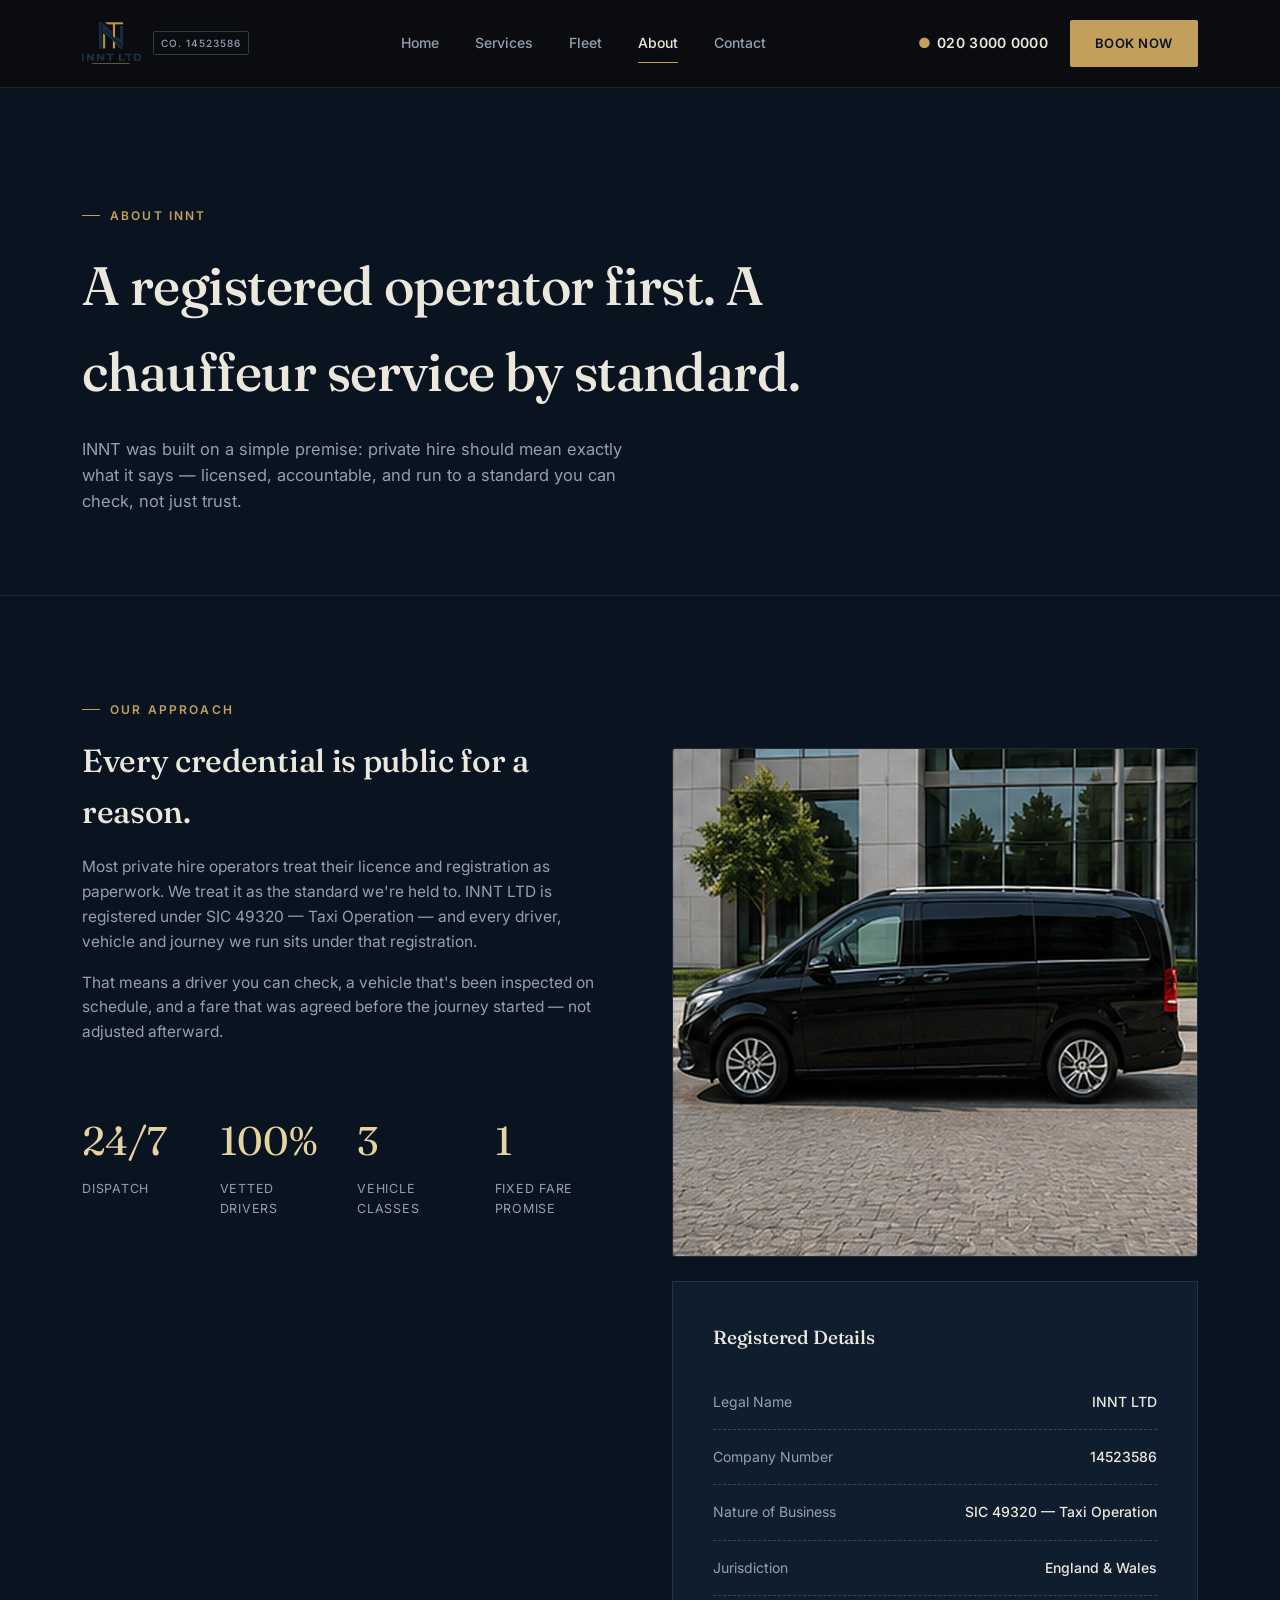
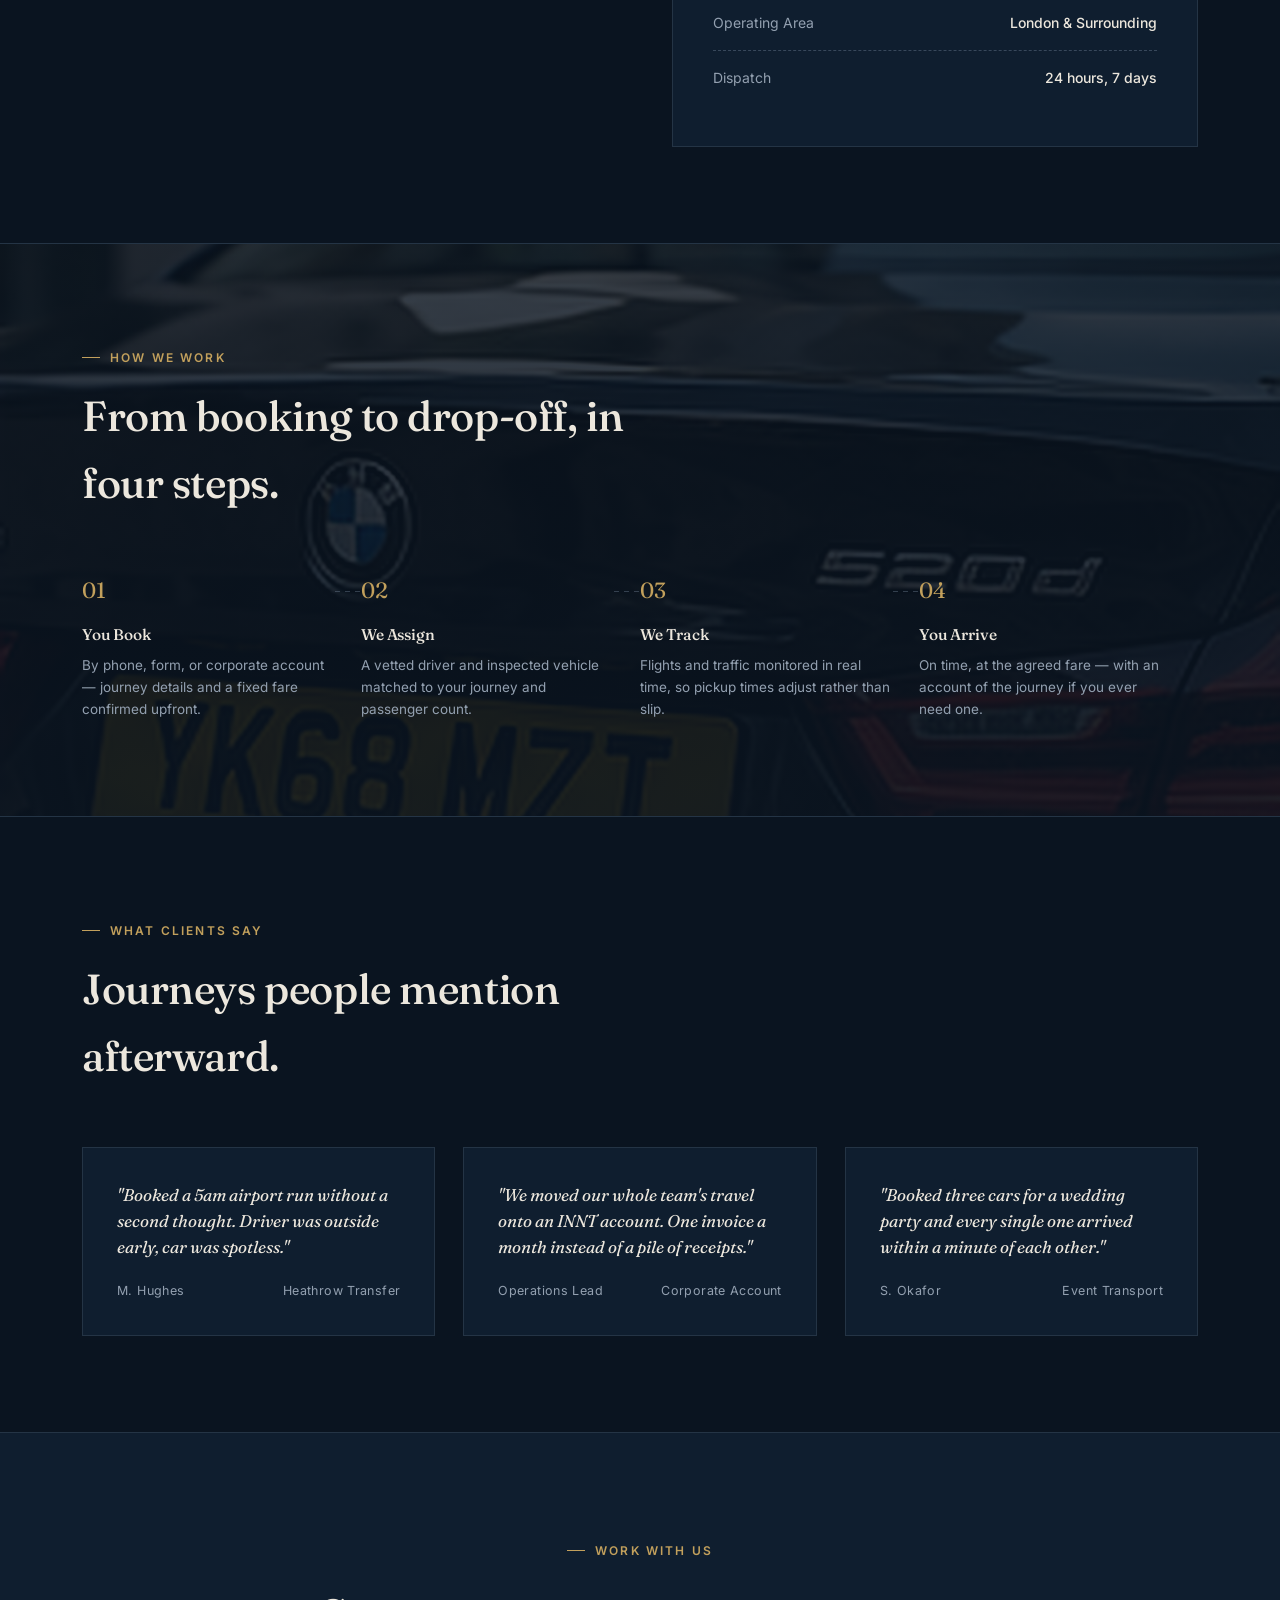
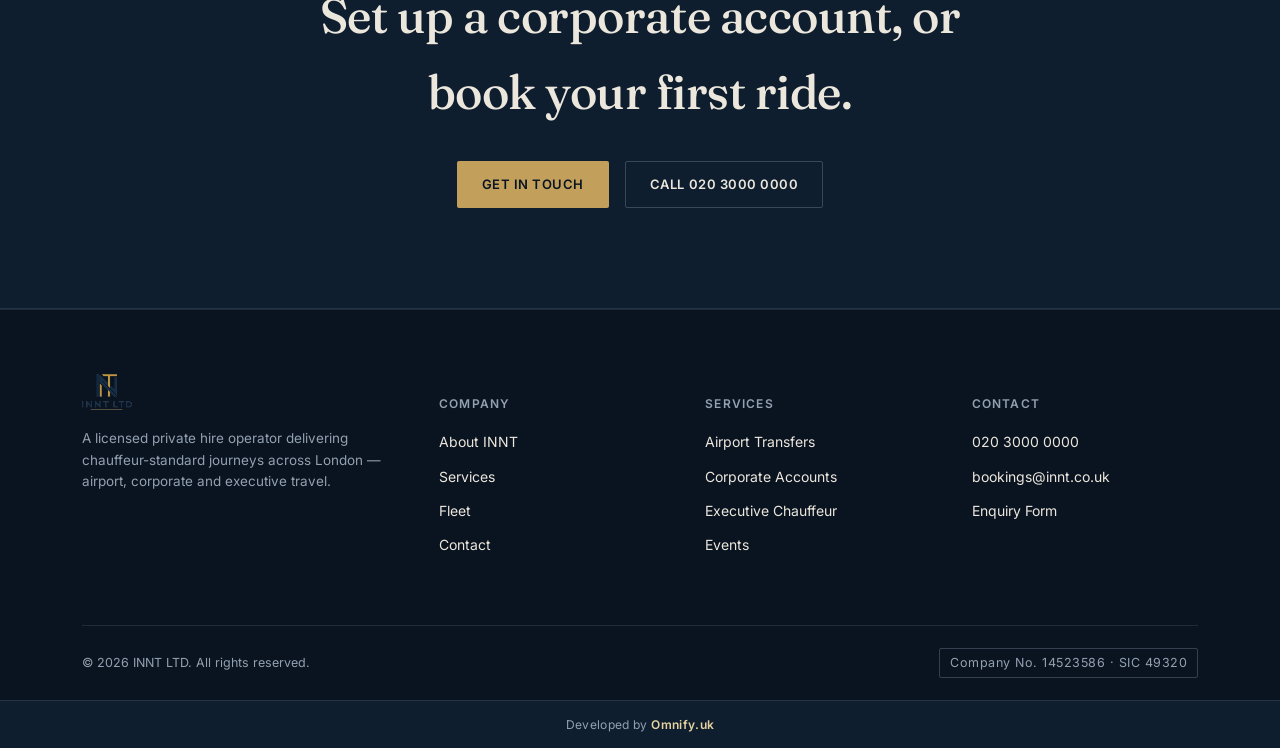
==== commit e36cfbf5: "Add 'Developed by Omnify.uk' credit line in footer across all pages" ====
--- a/about.html
+++ b/about.html
@@ -176,6 +176,7 @@
       <span class="badge">Company No. 14523586 · SIC 49320</span>
     </div>
   </div>
+  <div class="dev-credit">Developed by <a href="https://omnify.uk" target="_blank" rel="noopener">Omnify.uk</a></div>
 </footer>
 
 <script src="nav.js"></script>
--- a/style.css
+++ b/style.css
@@ -633,6 +633,20 @@
   border-radius: 2px;
   letter-spacing: 0.04em;
 }
+.dev-credit {
+  border-top: 1px solid var(--line);
+  background: var(--panel);
+  padding: 14px 0;
+  text-align: center;
+  font-size: 12px;
+  color: var(--mute);
+  letter-spacing: 0.03em;
+}
+.dev-credit a {
+  color: var(--gold-light);
+  font-weight: 600;
+}
+.dev-credit a:hover { color: var(--gold); }
 
 /* Page header (interior pages) */
 .page-header {
